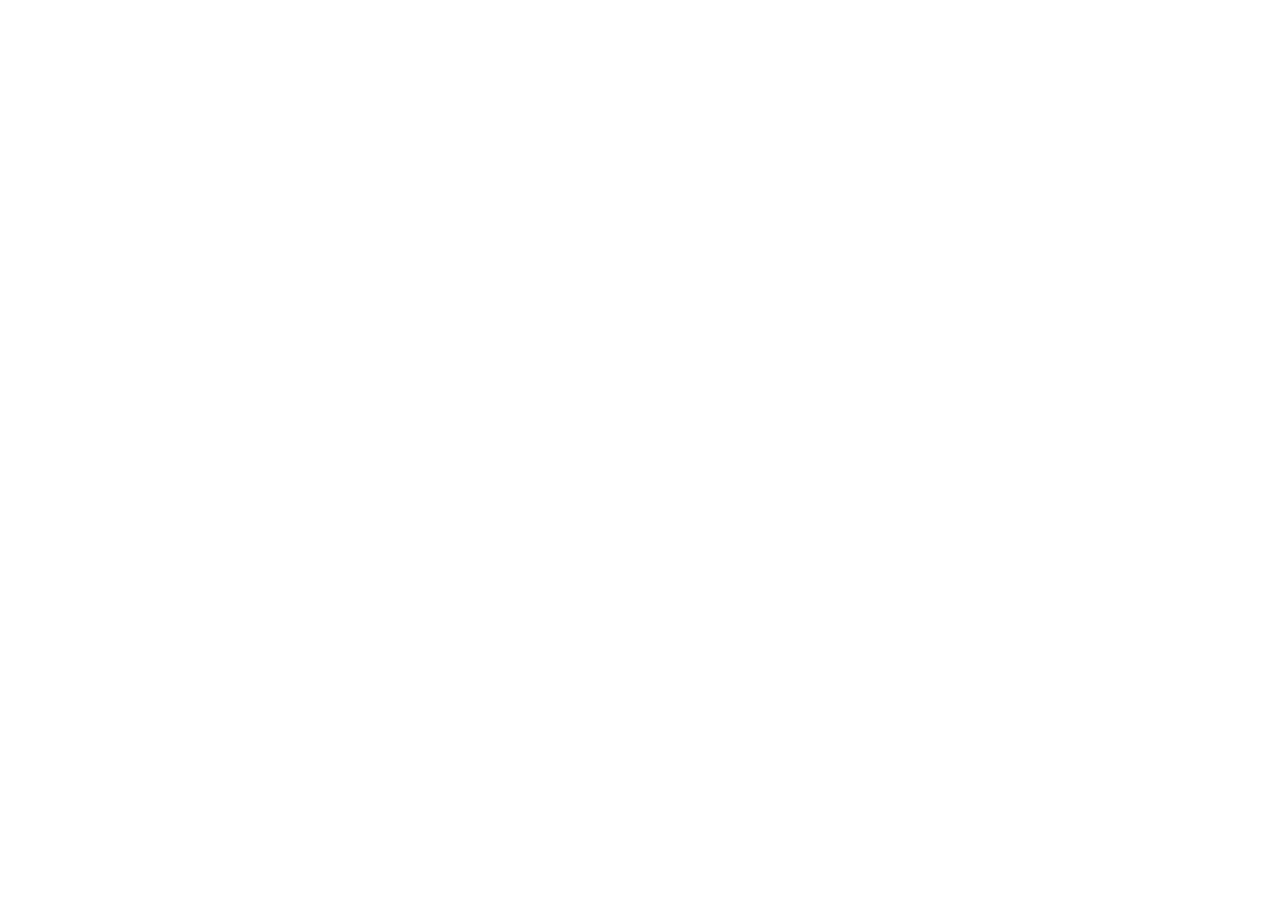
==== index.html @ ef8f26ff "first commit" ====
<!DOCTYPE html>
<html lang="pt-br">
<head>
    <meta charset="UTF-8">
    <meta name="viewport" content="width=device-width, initial-scale=1.0">
    <link rel="stylesheet" href="https://cdnjs.cloudflare.com/ajax/libs/font-awesome/6.7.2/css/all.min.css" integrity="sha512-Evv84Mr4kqVGRNSgIGL/F/aIDqQb7xQ2vcrdIwxfjThSH8CSR7PBEakCr51Ck+w+/U6swU2Im1vVX0SVk9ABhg==" crossorigin="anonymous" referrerpolicy="no-referrer" />
    <link rel="stylesheet" href="css/style.css">
    <title>CalculatorTruco</title>
</head>
<body>
    
</body>
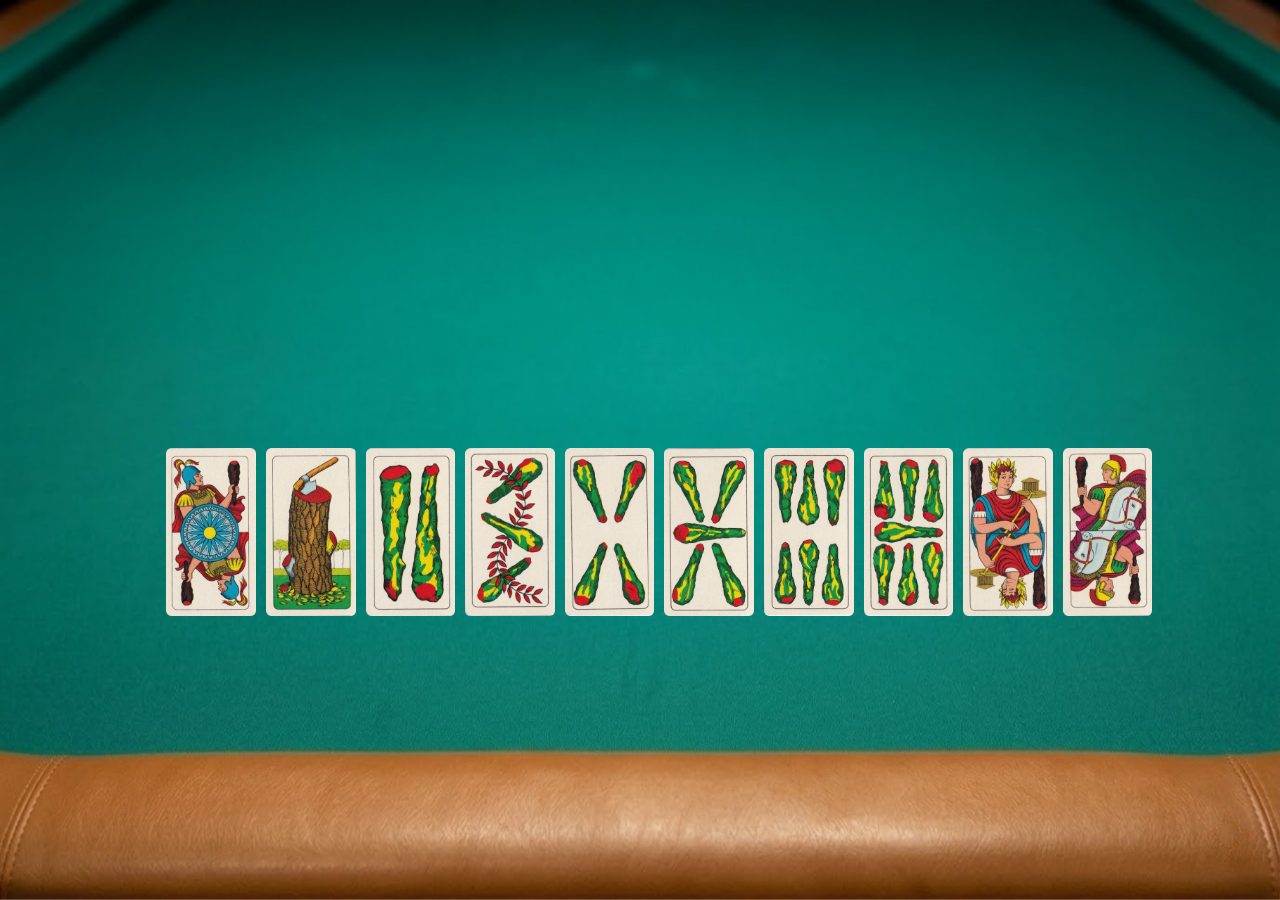
==== commit 68907c2d: "Adição e posicionamento das cartas a tela." ====
--- a/index.html
+++ b/index.html
@@ -8,5 +8,21 @@
     <title>CalculatorTruco</title>
 </head>
 <body>
-    
+    <img src="img/table.jpg" alt="" id="tableImg">
+    <div id="table">
+
+    </div>
+
+    <div id="hand">
+        <button id="btn0" class="btnHand"><img src="img/clubs/clubs0.png" alt="" class="cardHand"></button>
+        <button id="btn1" class="btnHand"><img src="img/clubs/clubs1.png" alt="" class="cardHand"></button>
+        <button id="btn2" class="btnHand"><img src="img/clubs/clubs2.png" alt="" class="cardHand"></button>
+        <button id="btn3" class="btnHand"><img src="img/clubs/clubs3.png" alt="" class="cardHand"></button>
+        <button id="btn4" class="btnHand"><img src="img/clubs/clubs4.png" alt="" class="cardHand"></button>
+        <button id="btn5" class="btnHand"><img src="img/clubs/clubs5.png" alt="" class="cardHand"></button>
+        <button id="btn6" class="btnHand"><img src="img/clubs/clubs6.png" alt="" class="cardHand"></button>
+        <button id="btn7" class="btnHand"><img src="img/clubs/clubs7.png" alt="" class="cardHand"></button>
+        <button id="btn8" class="btnHand"><img src="img/clubs/clubs8.png" alt="" class="cardHand"></button>
+        <button id="btn9" class="btnHand"><img src="img/clubs/clubs9.png" alt="" class="cardHand"></button>
+    </div>
 </body>
--- a/css/style.css
+++ b/css/style.css
@@ -0,0 +1,39 @@
+* {
+    padding: 0;
+    margin: 0;
+}
+
+button {
+    background: none;
+    border: none;
+    padding: 0;
+    margin: 0;
+    cursor: pointer;
+}
+
+#tableImg {
+    position: fixed;
+    width: 100%;
+    height: 100%;
+    z-index: -1;
+}
+
+
+/* Hand styles */
+#hand {
+    display: inline-flex;
+    gap: 10px;
+    margin-top: 35vw;
+    margin-left: 13vw;
+}
+
+.btnHand {
+    width: 7vw;
+}
+
+.cardHand {
+    width: 100%;
+}
+
+
+
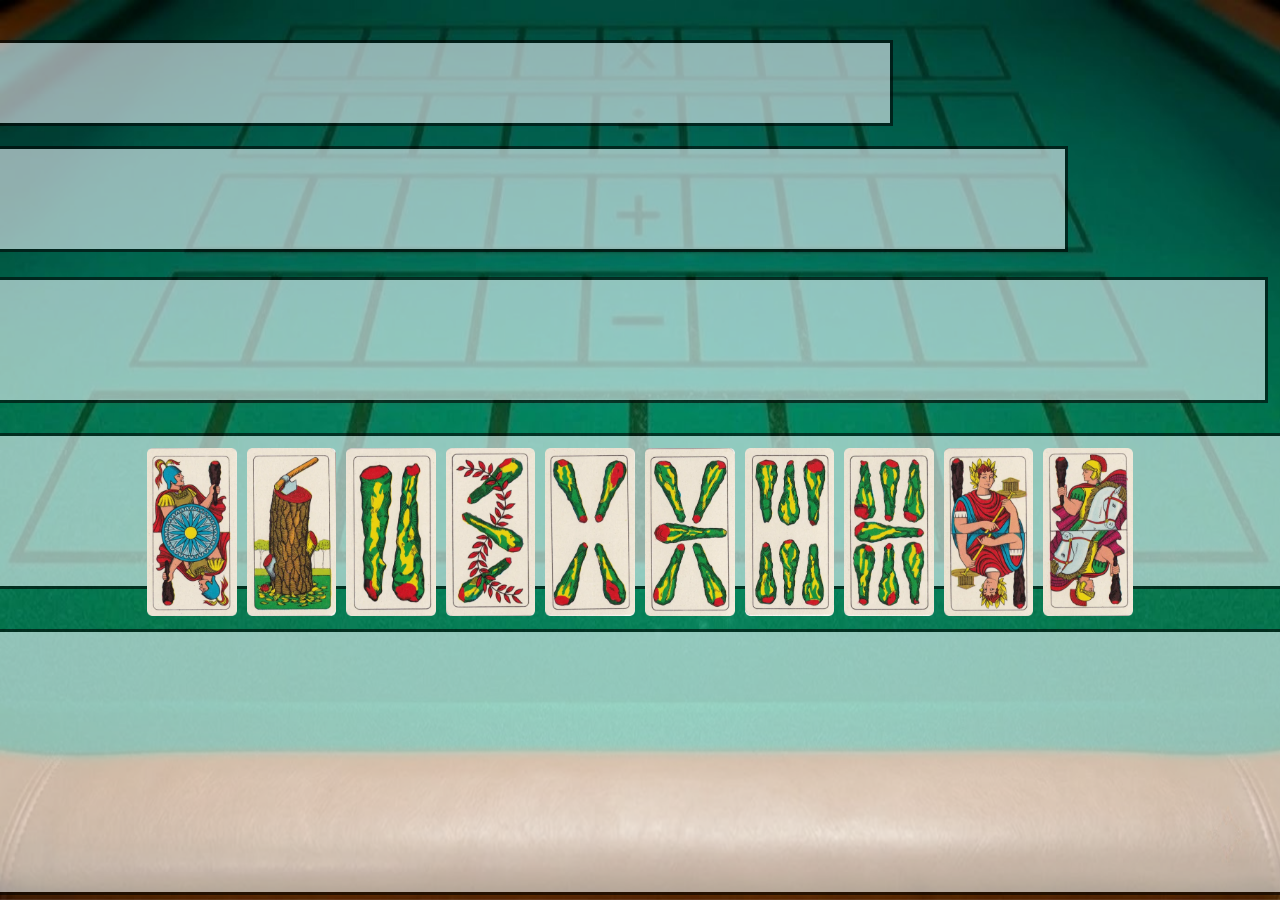
==== commit edb23a34: "Base of card grids on table, and change tableImg." ====
--- a/index.html
+++ b/index.html
@@ -8,21 +8,42 @@
     <title>CalculatorTruco</title>
 </head>
 <body>
-    <img src="img/table.jpg" alt="" id="tableImg">
-    <div id="table">
+    <div id="container">
+        <img src="img/table.jpg" alt="" id="tableImg">
+        <div id="table">
+            <div class="gridTable" id="multiplication">
 
-    </div>
+            </div>
 
-    <div id="hand">
-        <button id="btn0" class="btnHand"><img src="img/clubs/clubs0.png" alt="" class="cardHand"></button>
-        <button id="btn1" class="btnHand"><img src="img/clubs/clubs1.png" alt="" class="cardHand"></button>
-        <button id="btn2" class="btnHand"><img src="img/clubs/clubs2.png" alt="" class="cardHand"></button>
-        <button id="btn3" class="btnHand"><img src="img/clubs/clubs3.png" alt="" class="cardHand"></button>
-        <button id="btn4" class="btnHand"><img src="img/clubs/clubs4.png" alt="" class="cardHand"></button>
-        <button id="btn5" class="btnHand"><img src="img/clubs/clubs5.png" alt="" class="cardHand"></button>
-        <button id="btn6" class="btnHand"><img src="img/clubs/clubs6.png" alt="" class="cardHand"></button>
-        <button id="btn7" class="btnHand"><img src="img/clubs/clubs7.png" alt="" class="cardHand"></button>
-        <button id="btn8" class="btnHand"><img src="img/clubs/clubs8.png" alt="" class="cardHand"></button>
-        <button id="btn9" class="btnHand"><img src="img/clubs/clubs9.png" alt="" class="cardHand"></button>
+            <div class="gridTable" id="division">
+                
+            </div>
+
+            <div class="gridTable" id="summation">
+                
+            </div>
+
+            <div class="gridTable" id="subtraction">
+                
+            </div>
+
+            <div class="gridTable" id="result">
+                
+            </div>
+            
+        </div>
+
+        <div id="hand">
+            <button id="btn0" class="btnHand"><img src="img/clubs/clubs0.png" alt="" class="cardHand"></button>
+            <button id="btn1" class="btnHand"><img src="img/clubs/clubs1.png" alt="" class="cardHand"></button>
+            <button id="btn2" class="btnHand"><img src="img/clubs/clubs2.png" alt="" class="cardHand"></button>
+            <button id="btn3" class="btnHand"><img src="img/clubs/clubs3.png" alt="" class="cardHand"></button>
+            <button id="btn4" class="btnHand"><img src="img/clubs/clubs4.png" alt="" class="cardHand"></button>
+            <button id="btn5" class="btnHand"><img src="img/clubs/clubs5.png" alt="" class="cardHand"></button>
+            <button id="btn6" class="btnHand"><img src="img/clubs/clubs6.png" alt="" class="cardHand"></button>
+            <button id="btn7" class="btnHand"><img src="img/clubs/clubs7.png" alt="" class="cardHand"></button>
+            <button id="btn8" class="btnHand"><img src="img/clubs/clubs8.png" alt="" class="cardHand"></button>
+            <button id="btn9" class="btnHand"><img src="img/clubs/clubs9.png" alt="" class="cardHand"></button>
+        </div>
     </div>
 </body>
--- a/css/style.css
+++ b/css/style.css
@@ -11,6 +11,13 @@
     cursor: pointer;
 }
 
+#container {
+    display: flex;
+    flex-direction: column;
+    align-items: center;
+}
+
+/* Table styles */
 #tableImg {
     position: fixed;
     width: 100%;
@@ -18,13 +25,52 @@
     z-index: -1;
 }
 
+#table {
+    justify-items: center;
+}
+
+.gridTable {
+    background-color: aliceblue;
+    border: 3px solid black;
+    opacity: 0.6;
+}
+
+#multiplication {
+    width: 1625px;
+    height: 80px;
+    margin-top: 40px;
+}
+
+#division {
+    width: 1800px;
+    height: 100px;
+    margin-top: 20px;
+}
+
+#summation {
+    width: 2000px;
+    height: 120px;
+    margin-top: 25px;
+}
+
+#subtraction {
+    width: 2250px;
+    height: 150px;
+    margin-top: 30px;
+}
+
+#result {
+    width: 2750px;
+    height: 260px;
+    margin-top: 40px;
+}
 
 /* Hand styles */
 #hand {
+    position: fixed;
     display: inline-flex;
     gap: 10px;
     margin-top: 35vw;
-    margin-left: 13vw;
 }
 
 .btnHand {
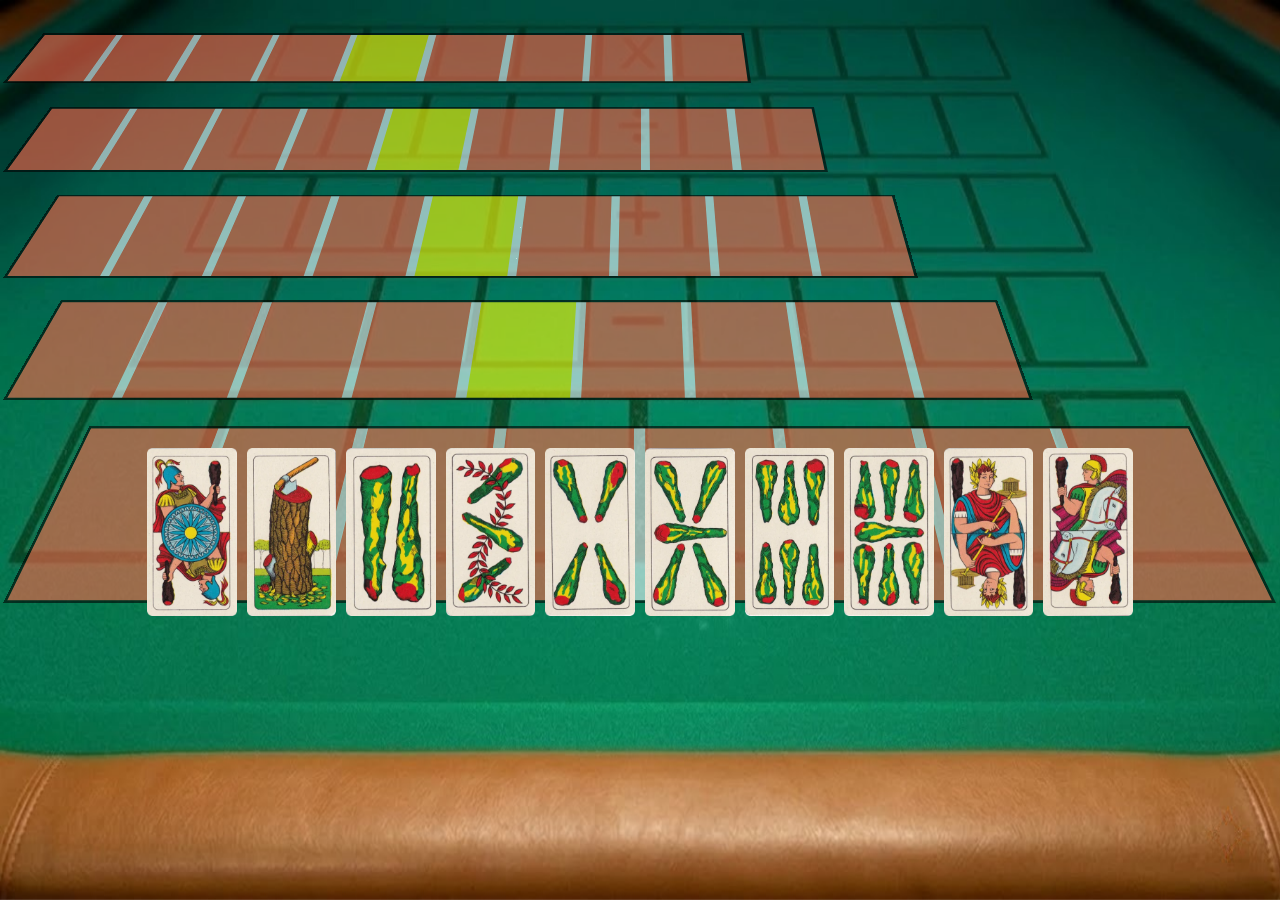
==== commit 05082be1: "Adding perspective to the cardTable and cards slots." ====
--- a/index.html
+++ b/index.html
@@ -12,23 +12,62 @@
         <img src="img/table.jpg" alt="" id="tableImg">
         <div id="table">
             <div class="gridTable" id="multiplication">
-
+                <button id="btnMultiplication1" class="cardTable"></button>
+                <button id="btnMultiplication2" class="cardTable"></button>
+                <button id="btnMultiplication3" class="cardTable"></button>
+                <button id="btnMultiplication4" class="cardTable"></button>
+                <div id="gapMultiplication" class="gapTable"></div>
+                <button id="btnMultiplication5" class="cardTable"></button>
+                <button id="btnMultiplication6" class="cardTable"></button>
+                <button id="btnMultiplication7" class="cardTable"></button>
+                <button id="btnMultiplication8" class="cardTable"></button>
             </div>
 
             <div class="gridTable" id="division">
-                
+                <button id="btnDivision1" class="cardTable"></button>
+                <button id="btnDivision2" class="cardTable"></button>
+                <button id="btnDivision3" class="cardTable"></button>
+                <button id="btnDivision4" class="cardTable"></button>
+                <div id="gapDivision" class="gapTable"></div>
+                <button id="btnDivision5" class="cardTable"></button>
+                <button id="btnDivision6" class="cardTable"></button>
+                <button id="btnDivision7" class="cardTable"></button>
+                <button id="btnDivision8" class="cardTable"></button>
             </div>
 
             <div class="gridTable" id="summation">
-                
+                <button id="btnSummation1" class="cardTable"></button>
+                <button id="btnSummation2" class="cardTable"></button>
+                <button id="btnSummation3" class="cardTable"></button>
+                <button id="btnSummation4" class="cardTable"></button>
+                <div id="gapSummation" class="gapTable"></div>
+                <button id="btnSummation5" class="cardTable"></button>
+                <button id="btnSummation6" class="cardTable"></button>
+                <button id="btnSummation7" class="cardTable"></button>
+                <button id="btnSummation8" class="cardTable"></button>
             </div>
 
             <div class="gridTable" id="subtraction">
-                
+                <button id="btnSubtraction1" class="cardTable"></button>
+                <button id="btnSubtraction2" class="cardTable"></button>
+                <button id="btnSubtraction3" class="cardTable"></button>
+                <button id="btnSubtraction4" class="cardTable"></button>
+                <div id="gapSubtraction" class="gapTable"></div>
+                <button id="btnSubtraction5" class="cardTable"></button>
+                <button id="btnSubtraction6" class="cardTable"></button>
+                <button id="btnSubtraction7" class="cardTable"></button>
+                <button id="btnSubtraction8" class="cardTable"></button>
             </div>
 
             <div class="gridTable" id="result">
-                
+                <button id="btnResult1" class="cardTable"></button>
+                <button id="btnResult2" class="cardTable"></button>
+                <button id="btnResult3" class="cardTable"></button>
+                <button id="btnResult4" class="cardTable"></button>
+                <button id="btnResult5" class="cardTable"></button>
+                <button id="btnResult6" class="cardTable"></button>
+                <button id="btnResult7" class="cardTable"></button>
+                <button id="btnResult8" class="cardTable"></button>
             </div>
             
         </div>
--- a/css/style.css
+++ b/css/style.css
@@ -20,49 +20,74 @@
 /* Table styles */
 #tableImg {
     position: fixed;
-    width: 100%;
-    height: 100%;
+    width: 100vw;
+    height: 100vh;
     z-index: -1;
 }
 
 #table {
     justify-items: center;
+    perspective: 1000px;
 }
 
 .gridTable {
+    display: flex;
+    opacity: 0.6;
+    transform: rotateX(45deg); 
+    transform-origin: bottom center; 
+    transform-style: preserve-3d;
+    gap: 1%;
+    
     background-color: aliceblue;
     border: 3px solid black;
-    opacity: 0.6;
+}
+
+.gapTable {
+    width: 11%;
+    height: 100%;
+
+    background-color: yellow;
+}
+
+.cardTable {
+    width: 11%;
+    height: 100%;
+    
+    background-color: tomato;
+}
+
+#result .cardTable {
+    width: 12.5%;
 }
 
 #multiplication {
-    width: 1625px;
-    height: 80px;
-    margin-top: 40px;
+    width: 58vw;
+    height: 10vh;
+    margin-top: -1vw;
 }
 
 #division {
-    width: 1800px;
-    height: 100px;
-    margin-top: 20px;
+    width: 64vw;
+    height: 12vh;
+    margin-top: -2vw;
 }
 
 #summation {
-    width: 2000px;
-    height: 120px;
-    margin-top: 25px;
+    width: 71vw;
+    height: 14vh;
+    margin-top: -2vw;
 }
 
 #subtraction {
-    width: 2250px;
-    height: 150px;
-    margin-top: 30px;
+    width: 80vw;
+    height: 15vh;
+    margin-top: -1.5vw;
 }
 
 #result {
-    width: 2750px;
-    height: 260px;
-    margin-top: 40px;
+    width: 99vw;
+    height: 24vh;
+    margin-top: -1.5vw;
 }
 
 /* Hand styles */
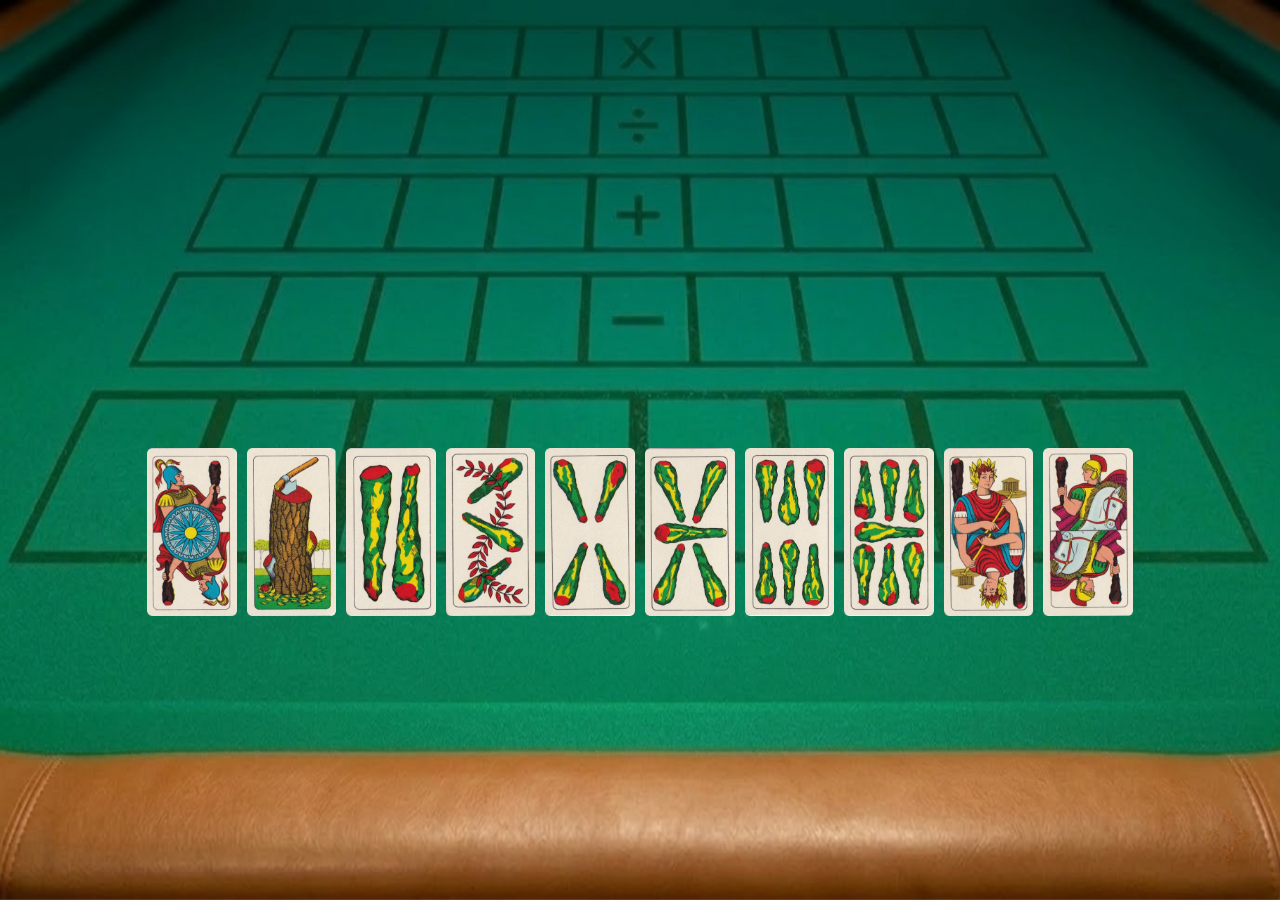
==== commit 09641ada: "Correcting Operators typing in HTML. Solid HTML and CSS completed." ====
--- a/index.html
+++ b/index.html
@@ -16,7 +16,7 @@
                 <button id="btnMultiplication2" class="cardTable"></button>
                 <button id="btnMultiplication3" class="cardTable"></button>
                 <button id="btnMultiplication4" class="cardTable"></button>
-                <div id="gapMultiplication" class="gapTable"></div>
+                <button id="btnMultiplication" class="operatorTable"></button>
                 <button id="btnMultiplication5" class="cardTable"></button>
                 <button id="btnMultiplication6" class="cardTable"></button>
                 <button id="btnMultiplication7" class="cardTable"></button>
@@ -28,7 +28,7 @@
                 <button id="btnDivision2" class="cardTable"></button>
                 <button id="btnDivision3" class="cardTable"></button>
                 <button id="btnDivision4" class="cardTable"></button>
-                <div id="gapDivision" class="gapTable"></div>
+                <button id="btnDivision" class="operatorTable"></button>
                 <button id="btnDivision5" class="cardTable"></button>
                 <button id="btnDivision6" class="cardTable"></button>
                 <button id="btnDivision7" class="cardTable"></button>
@@ -40,7 +40,7 @@
                 <button id="btnSummation2" class="cardTable"></button>
                 <button id="btnSummation3" class="cardTable"></button>
                 <button id="btnSummation4" class="cardTable"></button>
-                <div id="gapSummation" class="gapTable"></div>
+                <button id="btnSummation" class="operatorTable"></button>
                 <button id="btnSummation5" class="cardTable"></button>
                 <button id="btnSummation6" class="cardTable"></button>
                 <button id="btnSummation7" class="cardTable"></button>
@@ -52,7 +52,7 @@
                 <button id="btnSubtraction2" class="cardTable"></button>
                 <button id="btnSubtraction3" class="cardTable"></button>
                 <button id="btnSubtraction4" class="cardTable"></button>
-                <div id="gapSubtraction" class="gapTable"></div>
+                <button id="btnSubtraction" class="operatorTable"></button>
                 <button id="btnSubtraction5" class="cardTable"></button>
                 <button id="btnSubtraction6" class="cardTable"></button>
                 <button id="btnSubtraction7" class="cardTable"></button>
--- a/css/style.css
+++ b/css/style.css
@@ -38,22 +38,22 @@
     transform-style: preserve-3d;
     gap: 1%;
     
-    background-color: aliceblue;
-    border: 3px solid black;
+    /*background-color: aliceblue;
+    border: 3px solid black;*/
 }
 
-.gapTable {
+.operatorTable {
     width: 11%;
     height: 100%;
 
-    background-color: yellow;
+    /*background-color: yellow;*/
 }
 
 .cardTable {
     width: 11%;
     height: 100%;
-    
-    background-color: tomato;
+
+    /*background-color: tomato;*/
 }
 
 #result .cardTable {
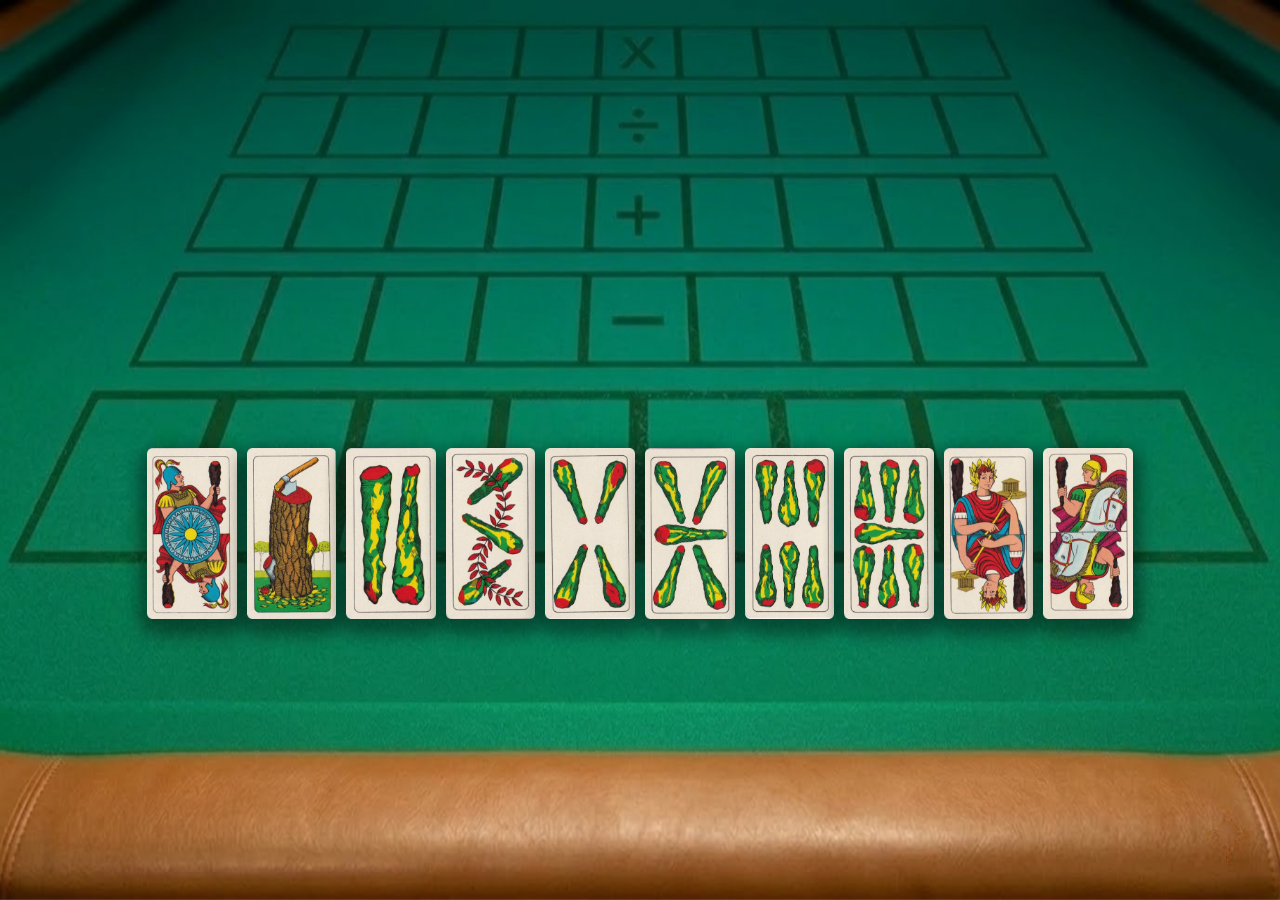
==== commit e5043208: "Movement with hover on cards and auxiliary number." ====
--- a/index.html
+++ b/index.html
@@ -73,16 +73,16 @@
         </div>
 
         <div id="hand">
-            <button id="btn0" class="btnHand"><img src="img/clubs/clubs0.png" alt="" class="cardHand"></button>
-            <button id="btn1" class="btnHand"><img src="img/clubs/clubs1.png" alt="" class="cardHand"></button>
-            <button id="btn2" class="btnHand"><img src="img/clubs/clubs2.png" alt="" class="cardHand"></button>
-            <button id="btn3" class="btnHand"><img src="img/clubs/clubs3.png" alt="" class="cardHand"></button>
-            <button id="btn4" class="btnHand"><img src="img/clubs/clubs4.png" alt="" class="cardHand"></button>
-            <button id="btn5" class="btnHand"><img src="img/clubs/clubs5.png" alt="" class="cardHand"></button>
-            <button id="btn6" class="btnHand"><img src="img/clubs/clubs6.png" alt="" class="cardHand"></button>
-            <button id="btn7" class="btnHand"><img src="img/clubs/clubs7.png" alt="" class="cardHand"></button>
-            <button id="btn8" class="btnHand"><img src="img/clubs/clubs8.png" alt="" class="cardHand"></button>
-            <button id="btn9" class="btnHand"><img src="img/clubs/clubs9.png" alt="" class="cardHand"></button>
+            <button id="btn0" class="btnHand" alt="0"><img src="img/clubs/clubs0.png" class="cardHand"></button>
+            <button id="btn1" class="btnHand" alt="1"><img src="img/clubs/clubs1.png" class="cardHand"></button>
+            <button id="btn2" class="btnHand" alt="2"><img src="img/clubs/clubs2.png" class="cardHand"></button>
+            <button id="btn3" class="btnHand" alt="3"><img src="img/clubs/clubs3.png" class="cardHand"></button>
+            <button id="btn4" class="btnHand" alt="4"><img src="img/clubs/clubs4.png" class="cardHand"></button>
+            <button id="btn5" class="btnHand" alt="5"><img src="img/clubs/clubs5.png" class="cardHand"></button>
+            <button id="btn6" class="btnHand" alt="6"><img src="img/clubs/clubs6.png" class="cardHand"></button>
+            <button id="btn7" class="btnHand" alt="7"><img src="img/clubs/clubs7.png" class="cardHand"></button>
+            <button id="btn8" class="btnHand" alt="8"><img src="img/clubs/clubs8.png" class="cardHand"></button>
+            <button id="btn9" class="btnHand" alt="9"><img src="img/clubs/clubs9.png" class="cardHand"></button>
         </div>
     </div>
 </body>
--- a/css/style.css
+++ b/css/style.css
@@ -1,3 +1,5 @@
+@import url('https://fonts.googleapis.com/css2?family=Dokdo&display=swap');
+
 * {
     padding: 0;
     margin: 0;
@@ -98,13 +100,38 @@
     margin-top: 35vw;
 }
 
+
 .btnHand {
     width: 7vw;
+    border-radius: 12px;
+    box-shadow: 0 8px 16px 8px rgba(0, 0, 0, 0.4);
+    position: relative;
 }
 
 .cardHand {
     width: 100%;
+    height: 100%;
 }
 
+.btnHand:hover {
+    box-shadow: 0 8px 24px 12px rgba(0, 0, 0, 0.6);
+    transform: translateY(-0.8vw);
+    z-index: 1;
+}
 
+.btnHand::after {
+    position: absolute;
+    content: attr(alt);
+    font-family: "Dokdo", system-ui;
+    font-size: 96px;
+    color: #EBE3CF;
+    transform: translateX(-50%);
+    top: -40%;
+    left: 50%;
+    visibility: hidden;
+}
 
+.btnHand:hover::after {
+    visibility: visible;
+}
+
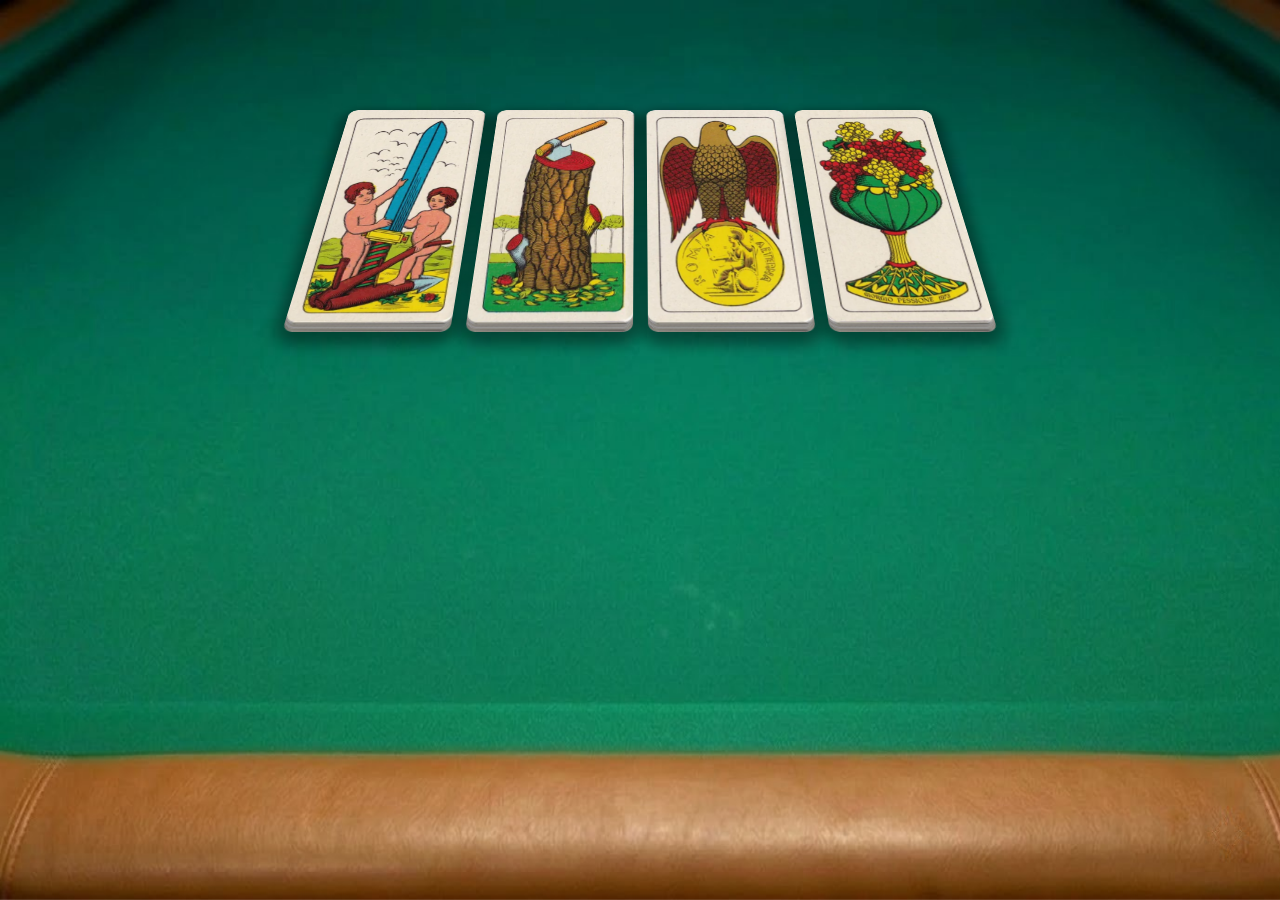
==== commit e913bdc8: "awsad" ====
--- a/index.html
+++ b/index.html
@@ -4,85 +4,34 @@
     <meta charset="UTF-8">
     <meta name="viewport" content="width=device-width, initial-scale=1.0">
     <link rel="stylesheet" href="https://cdnjs.cloudflare.com/ajax/libs/font-awesome/6.7.2/css/all.min.css" integrity="sha512-Evv84Mr4kqVGRNSgIGL/F/aIDqQb7xQ2vcrdIwxfjThSH8CSR7PBEakCr51Ck+w+/U6swU2Im1vVX0SVk9ABhg==" crossorigin="anonymous" referrerpolicy="no-referrer" />
-    <link rel="stylesheet" href="css/style.css">
-    <title>CalculatorTruco</title>
+    <link rel="stylesheet" href="css/deckChooserStyle.css">
+    <title>deckChooser</title>
 </head>
 <body>
     <div id="container">
-        <img src="img/table.jpg" alt="" id="tableImg">
+        <img src="img/tableDecks.png" alt="" id="tableImg">
+
         <div id="table">
-            <div class="gridTable" id="multiplication">
-                <button id="btnMultiplication1" class="cardTable"></button>
-                <button id="btnMultiplication2" class="cardTable"></button>
-                <button id="btnMultiplication3" class="cardTable"></button>
-                <button id="btnMultiplication4" class="cardTable"></button>
-                <button id="btnMultiplication" class="operatorTable"></button>
-                <button id="btnMultiplication5" class="cardTable"></button>
-                <button id="btnMultiplication6" class="cardTable"></button>
-                <button id="btnMultiplication7" class="cardTable"></button>
-                <button id="btnMultiplication8" class="cardTable"></button>
+            <div class="gridTable" id="deckChooser">
+                <a href="calculator.html" id="btnSwordsDeck" class="btnDeckChooser">
+                    <img src="img/decks/swords.png" class="deckImg">
+                </a>
+
+                <a href="calculator.html" id="btnClubsDeck" class="btnDeckChooser">
+                    <img src="img/decks/clubs.png" class="deckImg">
+                </a>
+
+                <a href="calculator.html" id="btnCoinsDeck" class="btnDeckChooser">
+                    <img src="img/decks/coins.png" class="deckImg">
+                </a>
+
+                <a href="calculator.html" id="btnCupsDeck" class="btnDeckChooser">
+                    <img src="img/decks/cups.png" class="deckImg">
+                </a>
             </div>
-
-            <div class="gridTable" id="division">
-                <button id="btnDivision1" class="cardTable"></button>
-                <button id="btnDivision2" class="cardTable"></button>
-                <button id="btnDivision3" class="cardTable"></button>
-                <button id="btnDivision4" class="cardTable"></button>
-                <button id="btnDivision" class="operatorTable"></button>
-                <button id="btnDivision5" class="cardTable"></button>
-                <button id="btnDivision6" class="cardTable"></button>
-                <button id="btnDivision7" class="cardTable"></button>
-                <button id="btnDivision8" class="cardTable"></button>
-            </div>
-
-            <div class="gridTable" id="summation">
-                <button id="btnSummation1" class="cardTable"></button>
-                <button id="btnSummation2" class="cardTable"></button>
-                <button id="btnSummation3" class="cardTable"></button>
-                <button id="btnSummation4" class="cardTable"></button>
-                <button id="btnSummation" class="operatorTable"></button>
-                <button id="btnSummation5" class="cardTable"></button>
-                <button id="btnSummation6" class="cardTable"></button>
-                <button id="btnSummation7" class="cardTable"></button>
-                <button id="btnSummation8" class="cardTable"></button>
-            </div>
-
-            <div class="gridTable" id="subtraction">
-                <button id="btnSubtraction1" class="cardTable"></button>
-                <button id="btnSubtraction2" class="cardTable"></button>
-                <button id="btnSubtraction3" class="cardTable"></button>
-                <button id="btnSubtraction4" class="cardTable"></button>
-                <button id="btnSubtraction" class="operatorTable"></button>
-                <button id="btnSubtraction5" class="cardTable"></button>
-                <button id="btnSubtraction6" class="cardTable"></button>
-                <button id="btnSubtraction7" class="cardTable"></button>
-                <button id="btnSubtraction8" class="cardTable"></button>
-            </div>
-
-            <div class="gridTable" id="result">
-                <button id="btnResult1" class="cardTable"></button>
-                <button id="btnResult2" class="cardTable"></button>
-                <button id="btnResult3" class="cardTable"></button>
-                <button id="btnResult4" class="cardTable"></button>
-                <button id="btnResult5" class="cardTable"></button>
-                <button id="btnResult6" class="cardTable"></button>
-                <button id="btnResult7" class="cardTable"></button>
-                <button id="btnResult8" class="cardTable"></button>
-            </div>
-            
-        </div>
-
-        <div id="hand">
-            <button id="btn0" class="btnHand" alt="0"><img src="img/clubs/clubs0.png" class="cardHand"></button>
-            <button id="btn1" class="btnHand" alt="1"><img src="img/clubs/clubs1.png" class="cardHand"></button>
-            <button id="btn2" class="btnHand" alt="2"><img src="img/clubs/clubs2.png" class="cardHand"></button>
-            <button id="btn3" class="btnHand" alt="3"><img src="img/clubs/clubs3.png" class="cardHand"></button>
-            <button id="btn4" class="btnHand" alt="4"><img src="img/clubs/clubs4.png" class="cardHand"></button>
-            <button id="btn5" class="btnHand" alt="5"><img src="img/clubs/clubs5.png" class="cardHand"></button>
-            <button id="btn6" class="btnHand" alt="6"><img src="img/clubs/clubs6.png" class="cardHand"></button>
-            <button id="btn7" class="btnHand" alt="7"><img src="img/clubs/clubs7.png" class="cardHand"></button>
-            <button id="btn8" class="btnHand" alt="8"><img src="img/clubs/clubs8.png" class="cardHand"></button>
-            <button id="btn9" class="btnHand" alt="9"><img src="img/clubs/clubs9.png" class="cardHand"></button>
         </div>
     </div>
-</body>+    
+    <script src="./js/app.js"></script>
+</body>
+</html>
--- a/css/deckChooserStyle.css
+++ b/css/deckChooserStyle.css
@@ -0,0 +1,62 @@
+* {
+    padding: 0;
+    margin: 0;
+}
+
+button {
+    background: none;
+    border: none;
+    padding: 0;
+    margin: 0;
+    cursor: pointer;
+}
+
+#container {
+    display: flex;
+    flex-direction: column;
+    align-items: center;
+}
+
+/* Table styles */
+#tableImg {
+    position: fixed;
+    width: 100vw;
+    height: 100vh;
+    z-index: -1;
+}
+
+#table {
+    justify-items: center;
+    perspective: 1000px;
+}
+
+.gridTable {
+    display: flex;
+    transform: rotateX(45deg); 
+    transform-origin: bottom center; 
+    transform-style: preserve-3d;
+    gap: 2%;
+}
+
+.deckImg {
+    width: 100%;
+    height: 100%;
+}
+
+.btnDeckChooser {
+    width: 14vw;
+    box-shadow: 0 8px 16px 8px rgba(0, 0, 0, 0.4);
+    border-radius: 16px;
+    cursor: pointer;
+    position: relative;
+
+    /*Animation*/
+    will-change: transform, box-shadow;
+    transition: transform 200ms ease, box-shadow 200ms ease;
+}
+
+.btnDeckChooser:hover {
+    box-shadow: 0 8px 24px 12px rgba(0, 0, 0, 0.6);
+    transform: translateZ(1vw);
+    z-index: 1;
+}
